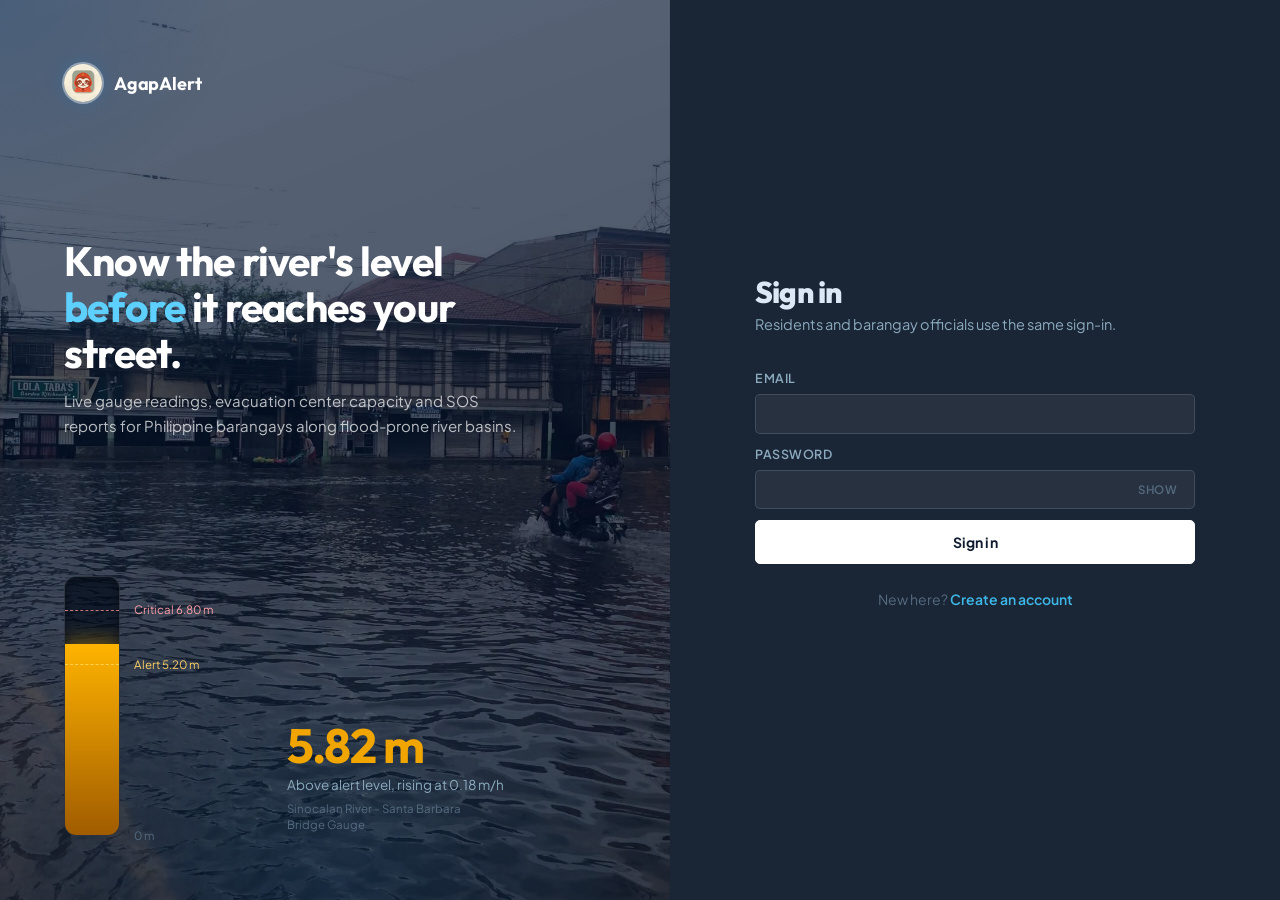
==== index.html @ 56a62bcb "first commit" ====
<!doctype html>
<html lang="en" data-theme="dark">
<head>
  <meta charset="utf-8">
  <meta name="viewport" content="width=device-width, initial-scale=1, viewport-fit=cover">
  <title>AGAP Alert</title>

  <link rel="icon" href="assets/img/favicon.png">
  <link rel="preconnect" href="https://fonts.googleapis.com">
  <link rel="preconnect" href="https://fonts.gstatic.com" crossorigin>
  <link href="https://fonts.googleapis.com/css2?family=IBM+Plex+Sans:wght@400;500;600;700&family=IBM+Plex+Mono:wght@500;600;700&display=swap" rel="stylesheet">
  <link rel="stylesheet" href="assets/css/dashboard.css">
  <!-- Apply saved theme before paint to prevent flash -->
  <script>
    (function(){
      var t = localStorage.getItem('agapalert_theme');
      if (t) document.documentElement.setAttribute('data-theme', t);
    })();
  </script>
</head>
<body>

  <a class="skip" href="#pg">Skip to content</a>

  <!-- ── SVG icon sprites (hidden) ────────────────────────────────────────── -->
  <svg width="0" height="0" style="position:absolute" aria-hidden="true">
    <symbol id="i-nav"    viewBox="0 0 24 24"><path d="M3 11l18-8-8 18-2-8z"/></symbol>
    <symbol id="i-chev"   viewBox="0 0 24 24"><path d="M6 9l6 6 6-6"/></symbol>
    <symbol id="i-x"      viewBox="0 0 24 24"><path d="M6 6l12 12M18 6L6 18"/></symbol>
    <symbol id="i-plus"   viewBox="0 0 24 24"><path d="M12 5v14M5 12h14"/></symbol>
    <symbol id="i-minus"  viewBox="0 0 24 24"><path d="M5 12h14"/></symbol>
    <symbol id="i-loc"    viewBox="0 0 24 24"><circle cx="12" cy="12" r="3"/><circle cx="12" cy="12" r="8"/><path d="M12 2v3M12 19v3M2 12h3M19 12h3"/></symbol>
    <symbol id="i-check"  viewBox="0 0 24 24"><circle cx="12" cy="12" r="9"/><path d="M8 12.5l2.7 2.7L16.5 9.5"/></symbol>
    <symbol id="i-phone"  viewBox="0 0 24 24"><path d="M5 4h4l2 5-2.5 1.5a11 11 0 0 0 5 5L15 13l5 2v4a2 2 0 0 1-2 2A16 16 0 0 1 3 6a2 2 0 0 1 2-2z"/></symbol>
    <symbol id="i-shield" viewBox="0 0 24 24"><path d="M12 3l8 3v6c0 5-3.5 8-8 9-4.5-1-8-4-8-9V6z"/><path d="M8.5 12l2.5 2.5 4.5-5"/></symbol>
    <symbol id="i-map"    viewBox="0 0 24 24"><path d="M3 6l6-3 6 3 6-3v15l-6 3-6-3-6 3z"/><path d="M9 3v15M15 6v15"/></symbol>
    <symbol id="i-home"   viewBox="0 0 24 24"><path d="M3 11l9-8 9 8v9a1 1 0 0 1-1 1h-5v-6H9v6H4a1 1 0 0 1-1-1z"/></symbol>
    <symbol id="i-list"   viewBox="0 0 24 24"><path d="M8 6h13M8 12h13M8 18h13M3 6h.01M3 12h.01M3 18h.01"/></symbol>
    <symbol id="i-sun"    viewBox="0 0 24 24"><circle cx="12" cy="12" r="4"/><path d="M12 2v2M12 20v2M4.93 4.93l1.41 1.41M17.66 17.66l1.41 1.41M2 12h2M20 12h2M4.93 19.07l1.41-1.41M17.66 6.34l1.41-1.41"/></symbol>
    <symbol id="i-moon"   viewBox="0 0 24 24"><path d="M21 12.79A9 9 0 1 1 11.21 3 7 7 0 0 0 21 12.79z"/></symbol>
  </svg>

  <!-- ── Header ───────────────────────────────────────────────────────────── -->
  <header class="hd">
    <div class="hi">

      <div class="brand">
        <img id="logo" src="assets/img/logo.png" alt="">
        AGAP Alert
      </div>

      <nav class="tabs" id="tabs" aria-label="Main"></nav>

      <div class="hr">
        <!-- Light / dark toggle -->
        <button class="theme-btn" id="theme-btn" type="button" aria-label="Toggle light/dark mode">
          <svg class="i"><use href="#i-moon"/></svg>
        </button>

        <!-- Language switch -->
        <div class="lang" id="lg" role="group" aria-label="Language">
          <button data-v="en"  aria-pressed="true">EN</button>
          <button data-v="fil" aria-pressed="false">FIL</button>
        </div>

        <!-- Signed-in user chip -->
        <div class="user-chip" id="user-chip" style="display:none">
          <span class="name" id="user-name"></span>
          <span class="role" id="user-role"></span>
          <div class="settings-menu" id="settings-menu">
            <button class="settings-btn" id="settings-btn" aria-label="Settings" aria-expanded="false" aria-haspopup="true">
              <svg width="16" height="16" viewBox="0 0 24 24" fill="none" stroke="currentColor" stroke-width="2" stroke-linecap="round" stroke-linejoin="round">
                <circle cx="12" cy="12" r="3"/>
                <path d="M19.4 15a1.65 1.65 0 0 0 .33 1.82l.06.06a2 2 0 0 1-2.83 2.83l-.06-.06a1.65 1.65 0 0 0-1.82-.33 1.65 1.65 0 0 0-1 1.51V21a2 2 0 0 1-4 0v-.09A1.65 1.65 0 0 0 9 19.4a1.65 1.65 0 0 0-1.82.33l-.06.06a2 2 0 0 1-2.83-2.83l.06-.06A1.65 1.65 0 0 0 4.68 15a1.65 1.65 0 0 0-1.51-1H3a2 2 0 0 1 0-4h.09A1.65 1.65 0 0 0 4.6 9a1.65 1.65 0 0 0-.33-1.82l-.06-.06a2 2 0 0 1 2.83-2.83l.06.06A1.65 1.65 0 0 0 9 4.68a1.65 1.65 0 0 0 1-1.51V3a2 2 0 0 1 4 0v.09a1.65 1.65 0 0 0 1 1.51 1.65 1.65 0 0 0 1.82-.33l.06-.06a2 2 0 0 1 2.83 2.83l-.06.06A1.65 1.65 0 0 0 19.4 9a1.65 1.65 0 0 0 1.51 1H21a2 2 0 0 1 0 4h-.09a1.65 1.65 0 0 0-1.51 1z"/>
              </svg>
            </button>
            <div class="settings-dropdown" id="settings-dropdown">
              <a class="settings-item" href="profile.html">
                <svg width="14" height="14" viewBox="0 0 24 24" fill="none" stroke="currentColor" stroke-width="2" stroke-linecap="round" stroke-linejoin="round"><path d="M20 21v-2a4 4 0 0 0-4-4H8a4 4 0 0 0-4 4v2"/><circle cx="12" cy="7" r="4"/></svg>
                Profile
              </a>
              <button class="settings-item settings-item-danger" id="signout-btn" type="button">
                <svg width="14" height="14" viewBox="0 0 24 24" fill="none" stroke="currentColor" stroke-width="2" stroke-linecap="round" stroke-linejoin="round"><path d="M9 21H5a2 2 0 0 1-2-2V5a2 2 0 0 1 2-2h4"/><polyline points="16 17 21 12 16 7"/><line x1="21" y1="12" x2="9" y2="12"/></svg>
                Sign out
              </button>
            </div>
          </div>
        </div>

        <!-- Publish advisory (officials only, injected by JS) -->
        <span id="pub"></span>

        <!-- SOS button -->
        <button class="btn sos" data-a="sos" id="sosb"></button>
      </div>

    </div>
  </header>

  <!-- Offline bar -->
  <div id="netbar"></div>

<!-- Main content area -->
  <main class="pg" id="pg" tabindex="-1"></main>

  <!-- Mobile bottom nav -->
  <nav id="bn" aria-label="Main"></nav>

  <!-- Dialog -->
  <div class="shade" id="shade">
    <div class="dlg" id="dlg" role="dialog" aria-modal="true"></div>
  </div>

  <!--  Toast notification -->
  <div class="toast" id="toast" role="status" aria-live="polite"></div>

  <script src="assets/js/app.js"></script>
</body>
</html>
---- assets/css/dashboard.css ----
/* =============================================================================
   AGAP Alert — Dashboard
   Themes: dark (default) / light ([data-theme="light"] or OS preference)
   Design: deep navy glass + electric cyan, strong data hierarchy
   ============================================================================= */

/* ── Design tokens ─────────────────────────────────────────────────────────── */
:root {
  box-sizing: border-box;
  padding-top:    env(safe-area-inset-top, 0px);
  padding-bottom: env(safe-area-inset-bottom, 0px);

  /* Dark theme (default) */
  --bg:    #050d1a;
  --bg2:   #071224;
  --s1:    #0c1929;
  --s2:    #0f2035;
  --line:  rgba(255,255,255,0.07);
  --line2: rgba(255,255,255,0.12);
  --ink:   #e8f0fb;
  --mute:  #7a92ab;
  --dim:   #4d657f;
  --ac:    #00d4ff;
  --acon:  #001f2e;
  --ok:    #00e5a0;
  --amb:   #ffb300;
  --rose:  #ff5b6b;
  --blu:   #4d8fff;
  --sos:   #e03030;

  /* Map colours */
  --land:  #0a1928;
  --water: #0d3a5c;
  --road:  #162840;
  --case:  #0e2236;
  --blk:   #0d2030;
  --lab:   #5a7a96;
  --ctr:   #132435;

  /* Shadows */
  --sh-sm:  0 1px 3px rgba(0,0,0,0.4), 0 1px 2px rgba(0,0,0,0.3);
  --sh-md:  0 4px 16px rgba(0,0,0,0.5), 0 2px 6px rgba(0,0,0,0.3);
  --sh-lg:  0 12px 40px rgba(0,0,0,0.6), 0 4px 12px rgba(0,0,0,0.4);
  --sh-ac:  0 4px 20px rgba(0,212,255,0.2);

  /* Radius */
  --r:   12px;
  --r-s:  8px;

  color-scheme: dark;
}

/* OS-level light preference */
@media (prefers-color-scheme: light) {
  :root:not([data-theme="dark"]) {
    --bg:    #f0f4f8;
    --bg2:   #e6ecf2;
    --s1:    #ffffff;
    --s2:    #eef2f7;
    --line:  rgba(0,0,0,0.08);
    --line2: rgba(0,0,0,0.14);
    --ink:   #0f1e2e;
    --mute:  #4d6478;
    --dim:   #7a92ab;
    --ac:    #006fa3;
    --acon:  #ffffff;
    --ok:    #00855e;
    --amb:   #8a5e00;
    --rose:  #c0001a;
    --blu:   #1a52cc;
    --sos:   #b50000;
    --land:  #dde6ee;
    --water: #a8cbdf;
    --road:  #f0f4f8;
    --case:  #c8d4df;
    --blk:   #d0dae3;
    --lab:   #5a7a96;
    --ctr:   #c0cdd8;
    --sh-sm: 0 1px 3px rgba(0,0,0,0.1), 0 1px 2px rgba(0,0,0,0.06);
    --sh-md: 0 4px 16px rgba(0,0,0,0.1), 0 2px 6px rgba(0,0,0,0.06);
    --sh-lg: 0 12px 40px rgba(0,0,0,0.12), 0 4px 12px rgba(0,0,0,0.08);
    --sh-ac: 0 4px 20px rgba(0,111,163,0.2);
    color-scheme: light;
  }
}

/* Explicit light theme attribute */
:root[data-theme="light"] {
  --bg:    #f0f4f8;
  --bg2:   #e6ecf2;
  --s1:    #ffffff;
  --s2:    #eef2f7;
  --line:  rgba(0,0,0,0.08);
  --line2: rgba(0,0,0,0.14);
  --ink:   #0f1e2e;
  --mute:  #4d6478;
  --dim:   #7a92ab;
  --ac:    #006fa3;
  --acon:  #ffffff;
  --ok:    #00855e;
  --amb:   #8a5e00;
  --rose:  #c0001a;
  --blu:   #1a52cc;
  --sos:   #b50000;
  --land:  #dde6ee;
  --water: #a8cbdf;
  --road:  #f0f4f8;
  --case:  #c8d4df;
  --blk:   #d0dae3;
  --lab:   #5a7a96;
  --ctr:   #c0cdd8;
  --sh-sm: 0 1px 3px rgba(0,0,0,0.1), 0 1px 2px rgba(0,0,0,0.06);
  --sh-md: 0 4px 16px rgba(0,0,0,0.1), 0 2px 6px rgba(0,0,0,0.06);
  --sh-lg: 0 12px 40px rgba(0,0,0,0.12), 0 4px 12px rgba(0,0,0,0.08);
  --sh-ac: 0 4px 20px rgba(0,111,163,0.2);
  color-scheme: light;
}

/* ── Reset & base ───────────────────────────────────────────────────────────── */
*, *::before, *::after { box-sizing: inherit; }

html {
  scroll-padding-top: calc(env(safe-area-inset-top, 0px) + 68px);
}

body {
  margin: 0;
  min-height: 100vh;
  background: var(--bg);
  color: var(--ink);
  font: 400 15px/1.55 "IBM Plex Sans", system-ui, sans-serif;
  -webkit-font-smoothing: antialiased;
  font-variant-numeric: tabular-nums;
}

/* Subtle ambient glow for dark mode */
:root:not([data-theme="light"]) body::before {
  content: '';
  position: fixed;
  inset: 0;
  background:
    radial-gradient(ellipse 70% 50% at 5% 15%, rgba(0,212,255,0.05) 0%, transparent 55%),
    radial-gradient(ellipse 50% 70% at 95% 85%, rgba(0,90,180,0.06) 0%, transparent 50%);
  pointer-events: none;
  z-index: 0;
}

body > * { position: relative; z-index: 1; }

/* Safe-area top padding fill */
body::after {
  content: "";
  position: fixed;
  inset: 0 0 auto;
  height: env(safe-area-inset-top, 0px);
  background: var(--bg);
  z-index: 30;
}

button {
  font: inherit;
  color: inherit;
  background: none;
  border: 0;
  cursor: pointer;
  padding: 0;
  text-align: left;
}

a { color: inherit; }
p, h1, h2, h3, h4 { margin: 0; }

:focus-visible {
  outline: 2px solid var(--ac);
  outline-offset: 3px;
  border-radius: 4px;
}

/* ── Utility ─────────────────────────────────────────────────────────────────── */
.skip {
  position: absolute;
  left: -999px;
  top: 8px;
  background: var(--ink);
  color: var(--bg);
  padding: 8px 14px;
  border-radius: 6px;
  z-index: 60;
  font-weight: 600;
}
.skip:focus { left: 8px; }

.mono {
  font-family: "IBM Plex Mono", ui-monospace, monospace;
  font-weight: 500;
}

.dim  { color: var(--dim); }
.mute { color: var(--mute); }

svg.i {
  width: 16px;
  height: 16px;
  fill: none;
  stroke: currentColor;
  stroke-width: 2;
  stroke-linecap: round;
  stroke-linejoin: round;
  flex: none;
}

/* ── Header ─────────────────────────────────────────────────────────────────── */
.hd {
  position: sticky;
  top: env(safe-area-inset-top, 0px);
  z-index: 20;
  background: rgba(5,13,26,0.85);
  border-bottom: 1px solid var(--line2);
  backdrop-filter: blur(16px) saturate(180%);
  -webkit-backdrop-filter: blur(16px) saturate(180%);
}

:root[data-theme="light"] .hd {
  background: rgba(240,244,248,0.9);
}

.hi {
  max-width: 1280px;
  margin: 0 auto;
  padding: 0 28px;
  display: flex;
  align-items: center;
  gap: 36px;
  min-height: 62px;
}

.brand {
  display: flex;
  align-items: center;
  gap: 10px;
  font-weight: 700;
  font-size: 17px;
  letter-spacing: -0.02em;
  white-space: nowrap;
  color: var(--ink);
}

.brand img {
  width: 32px;
  height: 32px;
  border-radius: 50%;
  box-shadow: 0 0 0 2px rgba(0,212,255,0.25);
}

/* Tab bar */
.tabs {
  display: flex;
  gap: 4px;
  flex: 1;
}

.tabs button {
  height: 62px;
  display: inline-flex;
  align-items: center;
  gap: 7px;
  color: var(--mute);
  font-weight: 500;
  font-size: 14px;
  border-bottom: 2px solid transparent;
  white-space: nowrap;
  margin-bottom: -1px;
  padding: 0 12px;
  border-radius: var(--r-s) var(--r-s) 0 0;
  transition: color 0.15s, background 0.15s;
}

.tabs button:hover {
  color: var(--ink);
  background: var(--line);
}

.tabs button[aria-current="page"] {
  color: var(--ac);
  border-bottom-color: var(--ac);
  font-weight: 600;
}

/* Incident count badge */
.n {
  font: 600 11px "IBM Plex Mono", monospace;
  background: var(--rose);
  color: #fff;
  border-radius: 4px;
  padding: 0 5px;
  line-height: 18px;
  letter-spacing: 0;
}

/* Header right cluster */
.hr {
  display: flex;
  align-items: center;
  gap: 8px;
  margin-left: auto;
}

/* Language toggle */
.lang {
  display: flex;
  border: 1px solid var(--line2);
  border-radius: var(--r-s);
  overflow: hidden;
  background: var(--s1);
}

.lang button {
  padding: 6px 10px;
  font-size: 12px;
  font-weight: 700;
  color: var(--mute);
  letter-spacing: 0.05em;
  transition: background 0.15s, color 0.15s;
}

.lang button[aria-pressed="true"] {
  background: var(--ink);
  color: var(--bg);
}

/* ── Buttons ─────────────────────────────────────────────────────────────────── */
.btn {
  min-height: 40px;
  border-radius: var(--r-s);
  background: var(--s2);
  color: var(--ink);
  font-weight: 600;
  font-size: 14px;
  display: inline-flex;
  align-items: center;
  justify-content: center;
  gap: 7px;
  padding: 0 16px;
  text-align: center;
  text-decoration: none;
  border: 1px solid var(--line2);
  transition: background 0.15s, border-color 0.15s, box-shadow 0.15s, transform 0.1s;
  cursor: pointer;
  white-space: nowrap;
}

.btn:hover {
  background: var(--s1);
  border-color: var(--mute);
}

.btn:active { transform: scale(0.97); }

/* Primary / accent variant */
.btn.ac {
  background: var(--ac);
  border-color: var(--ac);
  color: var(--acon);
  font-weight: 700;
  box-shadow: var(--sh-ac);
}

.btn.ac:hover {
  filter: brightness(1.1);
  box-shadow: 0 6px 28px rgba(0,212,255,0.3);
}

.btn.w { width: 100%; min-height: 46px; font-size: 14.5px; }

.btn.s {
  min-height: 34px;
  padding: 0 12px;
  font-size: 13px;
}

.btn.o {
  background: transparent;
  border-color: var(--line2);
  color: var(--mute);
}

.btn.o:hover {
  border-color: var(--ink);
  color: var(--ink);
}

.btn.sos {
  background: var(--sos);
  border-color: var(--sos);
  color: #fff;
  min-height: 38px;
  font-weight: 700;
  letter-spacing: 0.02em;
  box-shadow: 0 0 0 0 rgba(224,48,48,0);
  animation: sos-pulse 2.5s ease-in-out infinite;
}

.btn.sos:hover {
  background: #f04040;
  border-color: #f04040;
  box-shadow: 0 4px 20px rgba(224,48,48,0.4);
  animation: none;
}

@keyframes sos-pulse {
  0%, 100% { box-shadow: 0 0 0 0 rgba(224,48,48,0.5); }
  60%       { box-shadow: 0 0 0 8px rgba(224,48,48,0); }
}

.btn[disabled] { opacity: 0.4; cursor: not-allowed; }

.lk {
  color: var(--ac);
  font-weight: 600;
  display: inline-flex;
  gap: 6px;
  align-items: center;
  padding: 6px 0;
  font-size: 14px;
  transition: color 0.15s;
}
.lk:hover { color: #33ddff; }

/* ── User chip ───────────────────────────────────────────────────────────────── */
.user-chip {
  display: flex;
  align-items: center;
  gap: 8px;
  font-size: 13.5px;
}

.user-chip .name {
  font-weight: 600;
  color: var(--ink);
  overflow: hidden;
  text-overflow: ellipsis;
  white-space: nowrap;
  text-decoration: none;
  transition: color 0.15s;
}

.user-chip .name:hover { color: var(--ac); }

.user-chip .role { display: none; }

/* ── Settings menu ───────────────────────────────────────────────────────────── */
.settings-menu {
  position: relative;
}

.settings-btn {
  display: flex;
  align-items: center;
  justify-content: center;
  width: 30px;
  height: 30px;
  border-radius: 50%;
  border: 1px solid var(--line2);
  background: var(--s2);
  color: var(--mute);
  cursor: pointer;
  transition: color 0.15s, background 0.15s, border-color 0.15s;
  flex-shrink: 0;
}

.settings-btn:hover {
  color: var(--ink);
  background: var(--s1);
  border-color: var(--ac);
}

.settings-dropdown {
  position: absolute;
  top: calc(100% + 8px);
  right: 0;
  min-width: 160px;
  background: var(--s1);
  border: 1px solid var(--line2);
  border-radius: var(--r-s);
  box-shadow: var(--sh-md);
  overflow: hidden;
  opacity: 0;
  pointer-events: none;
  transform: translateY(-6px);
  transition: opacity 0.15s, transform 0.15s;
  z-index: 100;
}

.settings-dropdown.open {
  opacity: 1;
  pointer-events: auto;
  transform: translateY(0);
}

.settings-item {
  display: flex;
  align-items: center;
  gap: 0.6rem;
  width: 100%;
  padding: 0.6rem 0.9rem;
  font-size: 13.5px;
  font-weight: 500;
  color: var(--ink);
  background: none;
  border: none;
  text-decoration: none;
  cursor: pointer;
  transition: background 0.12s, color 0.12s;
  text-align: left;
  font-family: inherit;
}

.settings-item:hover {
  background: var(--s2);
  color: var(--ac);
}

.settings-item + .settings-item {
  border-top: 1px solid var(--line);
}

.settings-item-danger { color: var(--mute); }
.settings-item-danger:hover { color: var(--rose); background: rgba(192,0,26,0.06); }

/* ── Theme toggle ────────────────────────────────────────────────────────────── */
.theme-btn {
  width: 38px;
  height: 38px;
  border-radius: var(--r-s);
  border: 1px solid var(--line2);
  display: grid;
  place-items: center;
  color: var(--mute);
  flex: none;
  background: var(--s1);
  transition: color 0.15s, border-color 0.15s, background 0.15s;
}

.theme-btn:hover {
  color: var(--ac);
  border-color: var(--ac);
  background: rgba(0,212,255,0.06);
}

/* ── Offline bar ─────────────────────────────────────────────────────────────── */
.net {
  background: rgba(255,179,0,0.06);
  border-bottom: 1px solid rgba(255,179,0,0.2);
  font-size: 14px;
}

.net div {
  max-width: 1280px;
  margin: 0 auto;
  padding: 10px 28px;
  display: flex;
  gap: 8px 18px;
  align-items: center;
  flex-wrap: wrap;
  color: #ffd066;
}

.net b    { font-weight: 700; }
.net .btn { margin-left: auto; }

/* ── Alert band ──────────────────────────────────────────────────────────────── */
.band {
  --b: #003d22;
  --o: #a0ffcc;
  background: var(--b);
  color: var(--o);
  border-bottom: 1px solid rgba(255,255,255,0.06);
}

.band[data-l="1"] { --b: #2a1e00; --o: #ffd066; }
.band[data-l="2"] { --b: #2a0e00; --o: #ffb088; }
.band[data-l="3"] {
  --b: #1e0000;
  --o: #ffaaaa;
  animation: band-critical 3s ease-in-out infinite alternate;
}

@keyframes band-critical {
  from { background: #1e0000; }
  to   { background: #2e0505; }
}

.bi {
  max-width: 1280px;
  margin: 0 auto;
  padding: 14px 28px;
  display: flex;
  align-items: center;
  gap: 8px 20px;
  flex-wrap: wrap;
}

.bi img {
  width: 40px;
  height: 40px;
  border-radius: 50%;
  border: 2px solid rgba(255,255,255,0.4);
  opacity: 0.9;
}

.band .k {
  font-size: 11px;
  font-weight: 700;
  opacity: 0.7;
  text-transform: uppercase;
  letter-spacing: 0.08em;
}

.band h2 {
  font-size: 22px;
  font-weight: 700;
  letter-spacing: -0.02em;
  line-height: 1.2;
  color: var(--o);
  font-family: "IBM Plex Sans", system-ui, sans-serif;
  margin: 0;
}

.band .by {
  font-size: 12.5px;
  opacity: 0.7;
  margin-left: auto;
}

/* ── Page shell ──────────────────────────────────────────────────────────────── */
.pg {
  max-width: 1280px;
  margin: 0 auto;
  padding: 32px 28px 80px;
}

.ph {
  display: flex;
  justify-content: space-between;
  align-items: flex-end;
  gap: 16px 32px;
  flex-wrap: wrap;
  margin-bottom: 28px;
}

.ph h1 {
  font-size: 28px;
  font-weight: 700;
  letter-spacing: -0.025em;
  line-height: 1.1;
  color: var(--ink);
  font-family: "IBM Plex Sans", system-ui, sans-serif;
}

.ph p {
  color: var(--mute);
  margin-top: 3px;
  font-size: 14px;
}

.facts {
  display: flex;
  gap: 8px;
  flex-wrap: wrap;
}

.facts div {
  font-size: 12.5px;
  color: var(--mute);
  background: var(--s1);
  border: 1px solid var(--line2);
  border-radius: var(--r-s);
  padding: 8px 14px;
  min-width: 90px;
}

.facts b {
  display: block;
  font-size: 20px;
  color: var(--ink);
  font-family: "IBM Plex Mono", monospace;
  font-weight: 600;
  letter-spacing: -0.02em;
  margin-bottom: 1px;
}

.old { opacity: 0.5; }

.cols {
  display: grid;
  grid-template-columns: minmax(0, 1fr) 360px;
  gap: 0 36px;
  align-items: start;
}

.sec {
  padding: 24px 0;
  border-top: 1px solid var(--line);
}

.sec:first-child {
  border-top: 0;
  padding-top: 0;
}

.lb {
  font-size: 11.5px;
  color: var(--dim);
  margin-bottom: 10px;
  text-transform: uppercase;
  letter-spacing: 0.07em;
  font-weight: 600;
}

/* ── Decision card ───────────────────────────────────────────────────────────── */
.go {
  border-left: 3px solid var(--ok);
  padding: 4px 0 4px 18px;
  position: relative;
}

.go[data-l="1"] { border-color: var(--amb); }
.go[data-l="2"] { border-color: #ff7a40; }
.go[data-l="3"] { border-color: var(--rose); }

.go h3 {
  font-size: 19px;
  font-weight: 700;
  letter-spacing: -0.02em;
  line-height: 1.3;
  margin: 4px 0 5px;
  color: var(--ink);
  font-family: "IBM Plex Sans", system-ui, sans-serif;
}

.go .btn {
  margin-top: 16px;
  width: 100%;
  min-height: 44px;
  font-size: 14.5px;
}

/* Capacity bar */
.bar {
  height: 5px;
  background: var(--s2);
  border-radius: 100px;
  overflow: hidden;
  margin: 12px 0 6px;
}

.bar i {
  display: block;
  height: 100%;
  border-radius: 100px;
  transition: width 0.6s ease;
}

/* ── Map ─────────────────────────────────────────────────────────────────────── */
.map {
  position: relative;
  border-radius: var(--r);
  overflow: hidden;
  background: var(--land);
  height: clamp(380px, 62vh, 580px);
  border: 1px solid var(--line2);
  box-shadow: var(--sh-md);
}

.map svg.m { width: 100%; height: 100%; display: block; }
.pin { cursor: pointer; }

.tag {
  position: absolute;
  left: 12px;
  top: 12px;
  font-size: 11.5px;
  background: var(--s1);
  color: var(--mute);
  border-radius: 6px;
  padding: 4px 10px;
  border: 1px solid var(--line2);
  box-shadow: var(--sh-sm);
  letter-spacing: 0.02em;
}

.lyr {
  position: absolute;
  right: 12px;
  top: 12px;
  display: flex;
  gap: 6px;
  flex-wrap: wrap;
  justify-content: flex-end;
  max-width: 60%;
}

.lyr button {
  font-size: 12px;
  background: var(--s1);
  color: var(--mute);
  border: 1px solid var(--line2);
  border-radius: 6px;
  padding: 4px 10px;
  display: inline-flex;
  gap: 6px;
  align-items: center;
  box-shadow: var(--sh-sm);
  transition: color 0.15s, border-color 0.15s;
}

.lyr button[aria-pressed="true"] {
  color: var(--ink);
  border-color: var(--line2);
  font-weight: 600;
}

.lyr i { width: 9px; height: 9px; display: inline-block; border-radius: 2px; }

.zm {
  position: absolute;
  right: 12px;
  bottom: 12px;
  display: flex;
  flex-direction: column;
  border: 1px solid var(--line2);
  border-radius: 10px;
  overflow: hidden;
  background: var(--s1);
  box-shadow: var(--sh-md);
}

.zm button {
  width: 40px;
  height: 40px;
  display: grid;
  place-items: center;
  border-top: 1px solid var(--line);
  color: var(--mute);
  transition: background 0.15s, color 0.15s;
}

.zm button:first-child { border-top: 0; }
.zm button:hover { background: var(--s2); color: var(--ink); }

.scale {
  position: absolute;
  right: 62px;
  bottom: 16px;
  font-size: 11px;
  color: var(--mute);
  display: flex;
  flex-direction: column;
  align-items: flex-end;
  gap: 3px;
}

.scale i {
  display: block;
  height: 5px;
  border: 1.5px solid var(--mute);
  border-top: 0;
  opacity: 0.7;
}

.call {
  position: absolute;
  left: 12px;
  bottom: 12px;
  width: min(340px, calc(100% - 70px));
  background: var(--s1);
  border: 1px solid var(--line2);
  border-radius: var(--r);
  padding: 14px 16px;
  box-shadow: var(--sh-lg);
}

.call b {
  display: block;
  font-size: 15px;
  font-weight: 700;
  line-height: 1.3;
  color: var(--ink);
}

.call .r { display: flex; gap: 8px; margin-top: 12px; }

/* ── Hydrograph ──────────────────────────────────────────────────────────────── */
.read {
  font: 600 50px/1 "IBM Plex Mono", monospace;
  letter-spacing: -0.04em;
  color: var(--ink);
}

.read small {
  font-size: 22px;
  color: var(--mute);
  margin-left: 4px;
  letter-spacing: 0;
  font-weight: 400;
}

.hy {
  display: block;
  width: 100%;
  height: auto;
  margin-top: 12px;
  touch-action: pan-y;
  cursor: crosshair;
  border-radius: var(--r-s);
}

.hv {
  font-size: 12.5px;
  color: var(--mute);
  min-height: 20px;
  margin-top: 8px;
  font-family: "IBM Plex Mono", monospace;
}

.ax {
  display: flex;
  justify-content: space-between;
  font-size: 11.5px;
  color: var(--dim);
  margin-top: 4px;
}

/* ── To-do list ──────────────────────────────────────────────────────────────── */
.todo {
  margin: 0;
  padding: 0;
  list-style: none;
  counter-reset: s;
  display: flex;
  flex-direction: column;
  gap: 2px;
}

.todo li {
  counter-increment: s;
  display: grid;
  grid-template-columns: 28px 1fr;
  gap: 4px;
  padding: 10px 0;
  border-bottom: 1px solid var(--line);
  line-height: 1.5;
}

.todo li:last-child { border-bottom: 0; }

.todo li::before {
  content: counter(s);
  font: 700 13px "IBM Plex Mono", monospace;
  color: var(--ac);
  opacity: 0.7;
  padding-top: 1px;
}

/* ── Row & status dot ────────────────────────────────────────────────────────── */
.rw {
  display: flex;
  justify-content: space-between;
  gap: 12px;
  padding: 10px 0;
  border-top: 1px solid var(--line);
  font-size: 13.5px;
}

.rw:first-of-type { border-top: 0; }

.dot {
  display: inline-flex;
  align-items: center;
  gap: 6px;
  font-size: 12.5px;
  font-weight: 600;
  color: var(--c);
  white-space: nowrap;
}

.dot::before {
  content: "";
  width: 7px;
  height: 7px;
  border-radius: 50%;
  background: currentColor;
  flex: none;
}

/* ── Ledger lists ────────────────────────────────────────────────────────────── */
.led .r {
  display: grid;
  gap: 6px 20px;
  align-items: center;
  padding: 18px 0;
  border-top: 1px solid var(--line);
}

.led .r:first-child { border-top: 0; padding-top: 4px; }

.sh { grid-template-columns: minmax(0, 1fr) 84px 210px auto; }
.in { grid-template-columns: 70px minmax(0, 1fr) 130px auto; }

.r b.t {
  font-size: 15.5px;
  font-weight: 700;
  display: block;
  line-height: 1.35;
  color: var(--ink);
}

.fold {
  display: grid;
  grid-template-rows: 0fr;
  transition: grid-template-rows 0.28s cubic-bezier(0.4,0,0.2,1);
  grid-column: 1 / -1;
}

.fold.on  { grid-template-rows: 1fr; }
.fold > div { overflow: hidden; }

.fold p {
  padding-top: 10px;
  color: var(--mute);
  max-width: 68ch;
  font-size: 14px;
  line-height: 1.6;
}

.ops {
  display: flex;
  gap: 8px;
  justify-content: flex-end;
  flex-wrap: wrap;
}

.tel {
  font: 600 24px/1.2 "IBM Plex Mono", monospace;
  text-decoration: none;
  color: var(--ink);
  letter-spacing: -0.025em;
  transition: color 0.15s;
}

.tel:hover { color: var(--ac); }

.hl .r { grid-template-columns: minmax(0, 1fr) auto; }

.tg {
  display: inline-flex;
  gap: 4px;
  align-items: center;
  font-size: 12px;
  color: var(--mute);
  background: var(--s2);
  border: 1px solid var(--line2);
  border-radius: 4px;
  padding: 2px 8px;
}

/* ── Chip selectors ──────────────────────────────────────────────────────────── */
.chips { display: flex; flex-wrap: wrap; gap: 6px; }

.chp {
  border: 1px solid var(--line2);
  border-radius: 6px;
  padding: 5px 13px;
  font-size: 13.5px;
  color: var(--mute);
  background: var(--s1);
  transition: background 0.15s, border-color 0.15s, color 0.15s;
  cursor: pointer;
}

.chp:hover {
  border-color: var(--mute);
  color: var(--ink);
}

.chp[aria-pressed="true"] {
  background: var(--ink);
  color: var(--bg);
  border-color: var(--ink);
  font-weight: 600;
}

/* ── Dialog / modal ──────────────────────────────────────────────────────────── */
.shade {
  position: fixed;
  inset: 0;
  background: rgba(0,5,15,0.75);
  display: none;
  align-items: center;
  justify-content: center;
  z-index: 40;
  padding: 20px;
  backdrop-filter: blur(4px);
  -webkit-backdrop-filter: blur(4px);
}

.shade.on { display: flex; }

.dlg {
  background: var(--s1);
  border: 1px solid var(--line2);
  border-radius: var(--r);
  padding: 24px;
  width: min(440px, 100%);
  max-height: calc(100dvh - 40px);
  overflow: auto;
  display: flex;
  flex-direction: column;
  align-items: center;
  gap: 14px;
  box-shadow: var(--sh-lg);
  animation: dlg-in 0.2s ease;
}

@keyframes dlg-in {
  from { opacity: 0; transform: scale(0.96) translateY(8px); }
  to   { opacity: 1; transform: none; }
}

.dlg header {
  display: flex;
  justify-content: space-between;
  align-items: center;
  width: 100%;
}

.dlg h3 {
  font-size: 20px;
  font-weight: 700;
  letter-spacing: -0.02em;
  color: var(--ink);
  font-family: "IBM Plex Sans", system-ui, sans-serif;
}

/* SOS hold ring */
.hb { position: relative; width: 148px; height: 148px; }

.hb svg {
  position: absolute;
  inset: 0;
  width: 100%;
  height: 100%;
  transform: rotate(-90deg);
}

.hb circle    { fill: none; stroke-width: 7; }
.hb .tr       { stroke: var(--s2); }
#ring         { stroke: var(--sos); stroke-linecap: round; }

#hold {
  position: absolute;
  inset: 14px;
  border-radius: 50%;
  background: linear-gradient(145deg, #e84040, #b02020);
  color: #fff;
  font-weight: 800;
  font-size: 18px;
  text-align: center;
  touch-action: none;
  user-select: none;
  -webkit-user-select: none;
  display: grid;
  place-items: center;
  box-shadow: 0 4px 20px rgba(224,48,48,0.4);
  letter-spacing: 0.02em;
}

/* Stepper */
.stp { display: flex; align-items: center; gap: 16px; }

.stp button {
  width: 44px;
  height: 44px;
  border-radius: 10px;
  border: 1px solid var(--line2);
  font-size: 22px;
  text-align: center;
  background: var(--s2);
  color: var(--ink);
  display: grid;
  place-items: center;
  transition: background 0.15s;
}

.stp button:hover { background: var(--s1); }

.stp output {
  min-width: 96px;
  text-align: center;
  font-weight: 700;
  font-size: 16px;
}

/* Form inputs */
.fi {
  width: 100%;
  min-height: 46px;
  border-radius: var(--r-s);
  border: 1px solid var(--line2);
  background: var(--bg);
  color: var(--ink);
  padding: 10px 14px;
  font: 400 15px "IBM Plex Sans", system-ui, sans-serif;
  transition: border-color 0.2s, box-shadow 0.2s;
}

.fi:focus {
  outline: none;
  border-color: var(--ac);
  box-shadow: 0 0 0 3px rgba(0,212,255,0.1);
}

textarea.fi { min-height: 88px; resize: vertical; }

/* Status timeline */
.tl { list-style: none; margin: 4px 0; padding: 0; width: 100%; }

.tl li {
  display: flex;
  gap: 12px;
  align-items: center;
  padding: 8px 0;
  color: var(--dim);
  font-size: 14px;
  transition: color 0.3s;
}

.tl li::before {
  content: "";
  width: 14px;
  height: 14px;
  border-radius: 50%;
  border: 2px solid var(--line2);
  flex: none;
  transition: background 0.3s, border-color 0.3s;
}

.tl li.d2 { color: var(--ink); }

.tl li.d2::before {
  background: var(--ok);
  border-color: var(--ok);
  box-shadow: 0 0 8px rgba(0,229,160,0.4);
}

.ul {
  color: var(--mute);
  text-decoration: underline;
  text-underline-offset: 3px;
  font-size: 13.5px;
  padding: 8px;
  text-align: center;
  cursor: pointer;
  transition: color 0.15s;
}

.ul:hover { color: var(--rose); }

/* ── Toast notification ──────────────────────────────────────────────────────── */
.toast {
  position: fixed;
  left: 24px;
  bottom: 28px;
  background: var(--ink);
  color: var(--bg);
  padding: 12px 18px;
  border-radius: 10px;
  font-size: 14px;
  font-weight: 500;
  opacity: 0;
  pointer-events: none;
  transition: opacity 0.2s, transform 0.2s;
  transform: translateY(8px);
  z-index: 50;
  max-width: calc(100% - 48px);
  box-shadow: var(--sh-lg);
}

.toast.on {
  opacity: 1;
  transform: none;
}

/* ── Mobile bottom nav ───────────────────────────────────────────────────────── */
#bn { display: none; }

/* ── Responsive breakpoints ──────────────────────────────────────────────────── */
@media (max-width: 999px) {
  .cols { grid-template-columns: 1fr; gap: 28px; }
}

@media (max-width: 899px) {
  body {
    padding-bottom: calc(76px + env(safe-area-inset-bottom, 0px));
  }

  .pg, .net div, .bi {
    padding-left: 16px;
    padding-right: 16px;
  }
  .pg { padding-top: 20px; }

  .hi { padding: 0 16px; gap: 10px; min-height: 56px; }
  .hd .tabs, .hd .btn.sos { display: none; }

  .band h2 { font-size: 18px; }
  .band .by { margin-left: 0; width: 100%; }

  .ph h1 { font-size: 24px; }

  .facts div { padding: 6px 10px; }
  .facts b { font-size: 17px; }

  .sh { grid-template-columns: 1fr 1fr; }
  .sh > :first-child,
  .sh > :last-child { grid-column: 1 / -1; }

  .in { grid-template-columns: 1fr auto; }
  .in > :nth-child(2) { grid-column: 1 / -1; order: 3; }

  .hl .r { grid-template-columns: 1fr; }

  .lyr { flex-wrap: wrap; justify-content: flex-end; max-width: 70%; }

  #bn {
    display: grid;
    grid-template-columns: 1fr 1fr auto 1fr 1fr;
    align-items: end;
    position: fixed;
    left: 0;
    right: 0;
    bottom: 0;
    z-index: 25;
    background: var(--bg);
    border-top: 1px solid var(--line2);
    padding: 6px 6px calc(8px + env(safe-area-inset-bottom, 0px));
    box-shadow: 0 -4px 20px rgba(0,0,0,0.3);
  }

  #bn button {
    display: flex;
    flex-direction: column;
    align-items: center;
    gap: 4px;
    font-size: 11.5px;
    color: var(--mute);
    min-height: 52px;
    justify-content: center;
    text-align: center;
    position: relative;
    border-radius: 8px;
    transition: color 0.15s;
  }

  #bn button[aria-current="page"] {
    color: var(--ac);
    font-weight: 600;
  }

  #bn button[aria-current="page"]::after {
    content: "";
    position: absolute;
    top: -7px;
    left: 25%;
    right: 25%;
    height: 2px;
    background: var(--ac);
    border-radius: 0 0 2px 2px;
  }

  #bn .sb {
    width: 60px;
    height: 60px;
    border-radius: 50%;
    background: var(--sos);
    color: #fff;
    font-weight: 800;
    font-size: 14px;
    margin: -22px 6px 0;
    border: 3px solid var(--bg);
    min-height: 0;
    box-shadow: 0 4px 16px rgba(224,48,48,0.4);
    letter-spacing: 0.04em;
  }

  .user-chip .role,
  .user-chip .name { display: none; }

  .user-chip {
    padding: 5px;
    border-radius: 50%;
    width: 36px;
    height: 36px;
    justify-content: center;
  }

  .shade { align-items: flex-end; padding: 0; }

  .dlg {
    border-radius: 20px 20px 0 0;
    width: 100%;
    border-bottom: 0;
    padding-bottom: calc(24px + env(safe-area-inset-bottom, 0px));
    animation: dlg-up 0.25s ease;
  }

  @keyframes dlg-up {
    from { transform: translateY(40px); opacity: 0; }
    to   { transform: none; opacity: 1; }
  }

  .toast { left: 16px; bottom: 90px; }
}

@media (prefers-reduced-motion: reduce) {
  *, *::before, *::after {
    transition: none !important;
    animation: none !important;
  }
}
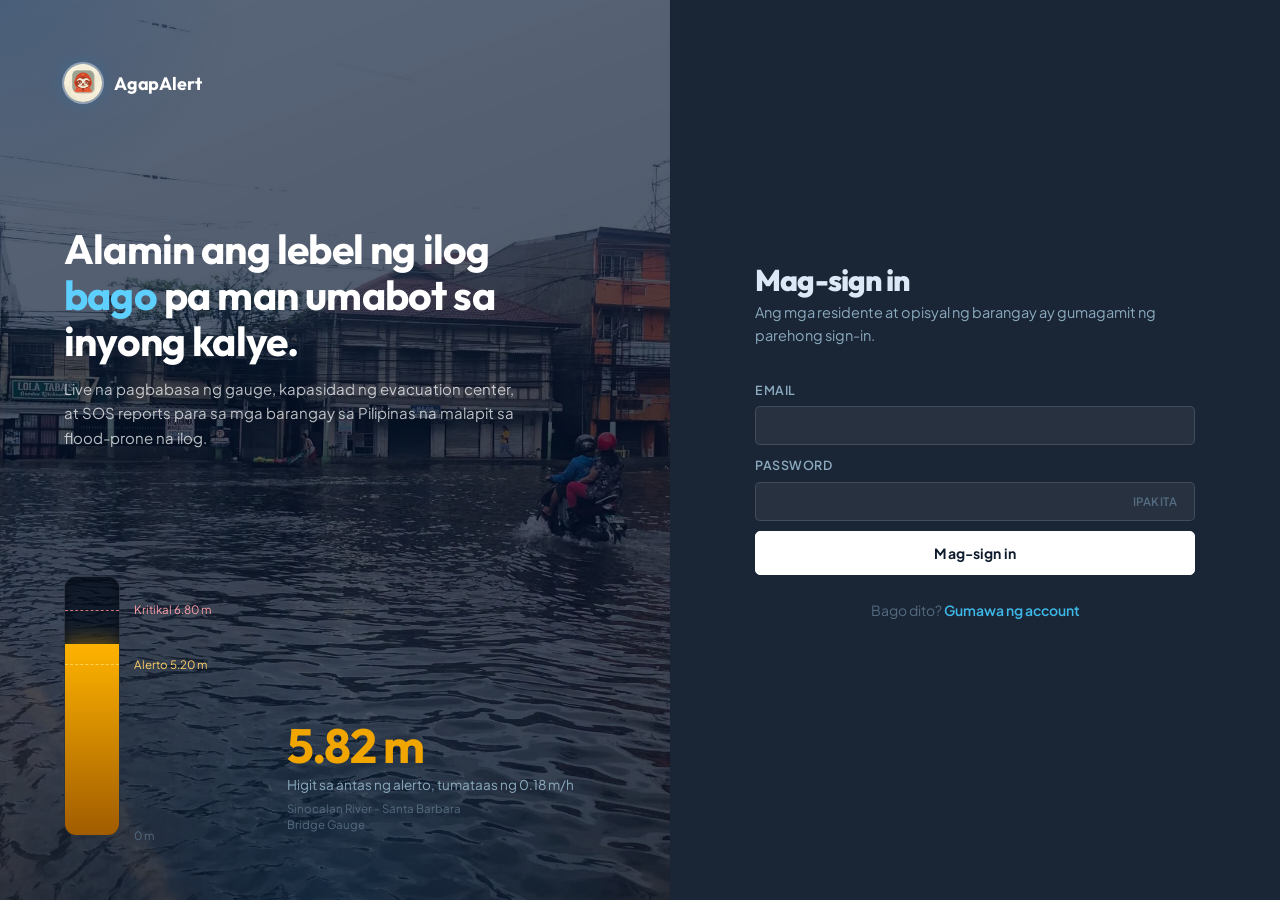
==== commit b02c1919: "update" ====
--- a/index.html
+++ b/index.html
@@ -10,6 +10,8 @@
   <link rel="preconnect" href="https://fonts.gstatic.com" crossorigin>
   <link href="https://fonts.googleapis.com/css2?family=IBM+Plex+Sans:wght@400;500;600;700&family=IBM+Plex+Mono:wght@500;600;700&display=swap" rel="stylesheet">
   <link rel="stylesheet" href="assets/css/dashboard.css">
+  <link rel="stylesheet" href="assets/lib/leaflet.css"/>
+  <script src="assets/lib/leaflet.js"></script>
   <!-- Apply saved theme before paint to prevent flash -->
   <script>
     (function(){
@@ -30,10 +32,8 @@
     <symbol id="i-plus"   viewBox="0 0 24 24"><path d="M12 5v14M5 12h14"/></symbol>
     <symbol id="i-minus"  viewBox="0 0 24 24"><path d="M5 12h14"/></symbol>
     <symbol id="i-loc"    viewBox="0 0 24 24"><circle cx="12" cy="12" r="3"/><circle cx="12" cy="12" r="8"/><path d="M12 2v3M12 19v3M2 12h3M19 12h3"/></symbol>
-    <symbol id="i-check"  viewBox="0 0 24 24"><circle cx="12" cy="12" r="9"/><path d="M8 12.5l2.7 2.7L16.5 9.5"/></symbol>
     <symbol id="i-phone"  viewBox="0 0 24 24"><path d="M5 4h4l2 5-2.5 1.5a11 11 0 0 0 5 5L15 13l5 2v4a2 2 0 0 1-2 2A16 16 0 0 1 3 6a2 2 0 0 1 2-2z"/></symbol>
     <symbol id="i-shield" viewBox="0 0 24 24"><path d="M12 3l8 3v6c0 5-3.5 8-8 9-4.5-1-8-4-8-9V6z"/><path d="M8.5 12l2.5 2.5 4.5-5"/></symbol>
-    <symbol id="i-map"    viewBox="0 0 24 24"><path d="M3 6l6-3 6 3 6-3v15l-6 3-6-3-6 3z"/><path d="M9 3v15M15 6v15"/></symbol>
     <symbol id="i-home"   viewBox="0 0 24 24"><path d="M3 11l9-8 9 8v9a1 1 0 0 1-1 1h-5v-6H9v6H4a1 1 0 0 1-1-1z"/></symbol>
     <symbol id="i-list"   viewBox="0 0 24 24"><path d="M8 6h13M8 12h13M8 18h13M3 6h.01M3 12h.01M3 18h.01"/></symbol>
     <symbol id="i-sun"    viewBox="0 0 24 24"><circle cx="12" cy="12" r="4"/><path d="M12 2v2M12 20v2M4.93 4.93l1.41 1.41M17.66 17.66l1.41 1.41M2 12h2M20 12h2M4.93 19.07l1.41-1.41M17.66 6.34l1.41-1.41"/></symbol>
@@ -56,12 +56,6 @@
         <button class="theme-btn" id="theme-btn" type="button" aria-label="Toggle light/dark mode">
           <svg class="i"><use href="#i-moon"/></svg>
         </button>
-
-        <!-- Language switch -->
-        <div class="lang" id="lg" role="group" aria-label="Language">
-          <button data-v="en"  aria-pressed="true">EN</button>
-          <button data-v="fil" aria-pressed="false">FIL</button>
-        </div>
 
         <!-- Signed-in user chip -->
         <div class="user-chip" id="user-chip" style="display:none">
--- a/assets/css/dashboard.css
+++ b/assets/css/dashboard.css
@@ -683,6 +683,22 @@
   display: block;
   font-size: 20px;
   color: var(--ink);
+}
+
+/* Loading skeleton pulse for facts bar */
+.facts.loading b {
+  color: transparent;
+  background: linear-gradient(90deg, var(--s2) 25%, var(--line2) 50%, var(--s2) 75%);
+  background-size: 200% 100%;
+  animation: skeleton-pulse 1.4s ease infinite;
+  border-radius: 4px;
+}
+
+@keyframes skeleton-pulse {
+  0%   { background-position: 200% 0; }
+  100% { background-position: -200% 0; }
+}
+}
   font-family: "IBM Plex Mono", monospace;
   font-weight: 600;
   letter-spacing: -0.02em;
@@ -765,15 +781,23 @@
 .map {
   position: relative;
   border-radius: var(--r);
-  overflow: hidden;
+  overflow: visible;
   background: var(--land);
   height: clamp(380px, 62vh, 580px);
   border: 1px solid var(--line2);
   box-shadow: var(--sh-md);
 }
 
-.map svg.m { width: 100%; height: 100%; display: block; }
-.pin { cursor: pointer; }
+#leaflet-map {
+  width: 100%;
+  height: 100%;
+  border-radius: var(--r);
+  z-index: 0;
+}
+
+/* Ensure Leaflet tiles and controls are not clipped */
+.leaflet-container { background: #1a2535; }
+.leaflet-tile-pane { z-index: 1; }
 
 .tag {
   position: absolute;
@@ -847,48 +871,6 @@
 
 .zm button:first-child { border-top: 0; }
 .zm button:hover { background: var(--s2); color: var(--ink); }
-
-.scale {
-  position: absolute;
-  right: 62px;
-  bottom: 16px;
-  font-size: 11px;
-  color: var(--mute);
-  display: flex;
-  flex-direction: column;
-  align-items: flex-end;
-  gap: 3px;
-}
-
-.scale i {
-  display: block;
-  height: 5px;
-  border: 1.5px solid var(--mute);
-  border-top: 0;
-  opacity: 0.7;
-}
-
-.call {
-  position: absolute;
-  left: 12px;
-  bottom: 12px;
-  width: min(340px, calc(100% - 70px));
-  background: var(--s1);
-  border: 1px solid var(--line2);
-  border-radius: var(--r);
-  padding: 14px 16px;
-  box-shadow: var(--sh-lg);
-}
-
-.call b {
-  display: block;
-  font-size: 15px;
-  font-weight: 700;
-  line-height: 1.3;
-  color: var(--ink);
-}
-
-.call .r { display: flex; gap: 8px; margin-top: 12px; }
 
 /* ── Hydrograph ──────────────────────────────────────────────────────────────── */
 .read {
--- a/assets/lib/leaflet.css
+++ b/assets/lib/leaflet.css
@@ -0,0 +1,661 @@
+/* required styles */
+
+.leaflet-pane,
+.leaflet-tile,
+.leaflet-marker-icon,
+.leaflet-marker-shadow,
+.leaflet-tile-container,
+.leaflet-pane > svg,
+.leaflet-pane > canvas,
+.leaflet-zoom-box,
+.leaflet-image-layer,
+.leaflet-layer {
+	position: absolute;
+	left: 0;
+	top: 0;
+	}
+.leaflet-container {
+	overflow: hidden;
+	}
+.leaflet-tile,
+.leaflet-marker-icon,
+.leaflet-marker-shadow {
+	-webkit-user-select: none;
+	   -moz-user-select: none;
+	        user-select: none;
+	  -webkit-user-drag: none;
+	}
+/* Prevents IE11 from highlighting tiles in blue */
+.leaflet-tile::selection {
+	background: transparent;
+}
+/* Safari renders non-retina tile on retina better with this, but Chrome is worse */
+.leaflet-safari .leaflet-tile {
+	image-rendering: -webkit-optimize-contrast;
+	}
+/* hack that prevents hw layers "stretching" when loading new tiles */
+.leaflet-safari .leaflet-tile-container {
+	width: 1600px;
+	height: 1600px;
+	-webkit-transform-origin: 0 0;
+	}
+.leaflet-marker-icon,
+.leaflet-marker-shadow {
+	display: block;
+	}
+/* .leaflet-container svg: reset svg max-width decleration shipped in Joomla! (joomla.org) 3.x */
+/* .leaflet-container img: map is broken in FF if you have max-width: 100% on tiles */
+.leaflet-container .leaflet-overlay-pane svg {
+	max-width: none !important;
+	max-height: none !important;
+	}
+.leaflet-container .leaflet-marker-pane img,
+.leaflet-container .leaflet-shadow-pane img,
+.leaflet-container .leaflet-tile-pane img,
+.leaflet-container img.leaflet-image-layer,
+.leaflet-container .leaflet-tile {
+	max-width: none !important;
+	max-height: none !important;
+	width: auto;
+	padding: 0;
+	}
+
+.leaflet-container img.leaflet-tile {
+	/* See: https://bugs.chromium.org/p/chromium/issues/detail?id=600120 */
+	mix-blend-mode: plus-lighter;
+}
+
+.leaflet-container.leaflet-touch-zoom {
+	-ms-touch-action: pan-x pan-y;
+	touch-action: pan-x pan-y;
+	}
+.leaflet-container.leaflet-touch-drag {
+	-ms-touch-action: pinch-zoom;
+	/* Fallback for FF which doesn't support pinch-zoom */
+	touch-action: none;
+	touch-action: pinch-zoom;
+}
+.leaflet-container.leaflet-touch-drag.leaflet-touch-zoom {
+	-ms-touch-action: none;
+	touch-action: none;
+}
+.leaflet-container {
+	-webkit-tap-highlight-color: transparent;
+}
+.leaflet-container a {
+	-webkit-tap-highlight-color: rgba(51, 181, 229, 0.4);
+}
+.leaflet-tile {
+	filter: inherit;
+	visibility: hidden;
+	}
+.leaflet-tile-loaded {
+	visibility: inherit;
+	}
+.leaflet-zoom-box {
+	width: 0;
+	height: 0;
+	-moz-box-sizing: border-box;
+	     box-sizing: border-box;
+	z-index: 800;
+	}
+/* workaround for https://bugzilla.mozilla.org/show_bug.cgi?id=888319 */
+.leaflet-overlay-pane svg {
+	-moz-user-select: none;
+	}
+
+.leaflet-pane         { z-index: 400; }
+
+.leaflet-tile-pane    { z-index: 200; }
+.leaflet-overlay-pane { z-index: 400; }
+.leaflet-shadow-pane  { z-index: 500; }
+.leaflet-marker-pane  { z-index: 600; }
+.leaflet-tooltip-pane   { z-index: 650; }
+.leaflet-popup-pane   { z-index: 700; }
+
+.leaflet-map-pane canvas { z-index: 100; }
+.leaflet-map-pane svg    { z-index: 200; }
+
+.leaflet-vml-shape {
+	width: 1px;
+	height: 1px;
+	}
+.lvml {
+	behavior: url(#default#VML);
+	display: inline-block;
+	position: absolute;
+	}
+
+
+/* control positioning */
+
+.leaflet-control {
+	position: relative;
+	z-index: 800;
+	pointer-events: visiblePainted; /* IE 9-10 doesn't have auto */
+	pointer-events: auto;
+	}
+.leaflet-top,
+.leaflet-bottom {
+	position: absolute;
+	z-index: 1000;
+	pointer-events: none;
+	}
+.leaflet-top {
+	top: 0;
+	}
+.leaflet-right {
+	right: 0;
+	}
+.leaflet-bottom {
+	bottom: 0;
+	}
+.leaflet-left {
+	left: 0;
+	}
+.leaflet-control {
+	float: left;
+	clear: both;
+	}
+.leaflet-right .leaflet-control {
+	float: right;
+	}
+.leaflet-top .leaflet-control {
+	margin-top: 10px;
+	}
+.leaflet-bottom .leaflet-control {
+	margin-bottom: 10px;
+	}
+.leaflet-left .leaflet-control {
+	margin-left: 10px;
+	}
+.leaflet-right .leaflet-control {
+	margin-right: 10px;
+	}
+
+
+/* zoom and fade animations */
+
+.leaflet-fade-anim .leaflet-popup {
+	opacity: 0;
+	-webkit-transition: opacity 0.2s linear;
+	   -moz-transition: opacity 0.2s linear;
+	        transition: opacity 0.2s linear;
+	}
+.leaflet-fade-anim .leaflet-map-pane .leaflet-popup {
+	opacity: 1;
+	}
+.leaflet-zoom-animated {
+	-webkit-transform-origin: 0 0;
+	    -ms-transform-origin: 0 0;
+	        transform-origin: 0 0;
+	}
+svg.leaflet-zoom-animated {
+	will-change: transform;
+}
+
+.leaflet-zoom-anim .leaflet-zoom-animated {
+	-webkit-transition: -webkit-transform 0.25s cubic-bezier(0,0,0.25,1);
+	   -moz-transition:    -moz-transform 0.25s cubic-bezier(0,0,0.25,1);
+	        transition:         transform 0.25s cubic-bezier(0,0,0.25,1);
+	}
+.leaflet-zoom-anim .leaflet-tile,
+.leaflet-pan-anim .leaflet-tile {
+	-webkit-transition: none;
+	   -moz-transition: none;
+	        transition: none;
+	}
+
+.leaflet-zoom-anim .leaflet-zoom-hide {
+	visibility: hidden;
+	}
+
+
+/* cursors */
+
+.leaflet-interactive {
+	cursor: pointer;
+	}
+.leaflet-grab {
+	cursor: -webkit-grab;
+	cursor:    -moz-grab;
+	cursor:         grab;
+	}
+.leaflet-crosshair,
+.leaflet-crosshair .leaflet-interactive {
+	cursor: crosshair;
+	}
+.leaflet-popup-pane,
+.leaflet-control {
+	cursor: auto;
+	}
+.leaflet-dragging .leaflet-grab,
+.leaflet-dragging .leaflet-grab .leaflet-interactive,
+.leaflet-dragging .leaflet-marker-draggable {
+	cursor: move;
+	cursor: -webkit-grabbing;
+	cursor:    -moz-grabbing;
+	cursor:         grabbing;
+	}
+
+/* marker & overlays interactivity */
+.leaflet-marker-icon,
+.leaflet-marker-shadow,
+.leaflet-image-layer,
+.leaflet-pane > svg path,
+.leaflet-tile-container {
+	pointer-events: none;
+	}
+
+.leaflet-marker-icon.leaflet-interactive,
+.leaflet-image-layer.leaflet-interactive,
+.leaflet-pane > svg path.leaflet-interactive,
+svg.leaflet-image-layer.leaflet-interactive path {
+	pointer-events: visiblePainted; /* IE 9-10 doesn't have auto */
+	pointer-events: auto;
+	}
+
+/* visual tweaks */
+
+.leaflet-container {
+	background: #ddd;
+	outline-offset: 1px;
+	}
+.leaflet-container a {
+	color: #0078A8;
+	}
+.leaflet-zoom-box {
+	border: 2px dotted #38f;
+	background: rgba(255,255,255,0.5);
+	}
+
+
+/* general typography */
+.leaflet-container {
+	font-family: "Helvetica Neue", Arial, Helvetica, sans-serif;
+	font-size: 12px;
+	font-size: 0.75rem;
+	line-height: 1.5;
+	}
+
+
+/* general toolbar styles */
+
+.leaflet-bar {
+	box-shadow: 0 1px 5px rgba(0,0,0,0.65);
+	border-radius: 4px;
+	}
+.leaflet-bar a {
+	background-color: #fff;
+	border-bottom: 1px solid #ccc;
+	width: 26px;
+	height: 26px;
+	line-height: 26px;
+	display: block;
+	text-align: center;
+	text-decoration: none;
+	color: black;
+	}
+.leaflet-bar a,
+.leaflet-control-layers-toggle {
+	background-position: 50% 50%;
+	background-repeat: no-repeat;
+	display: block;
+	}
+.leaflet-bar a:hover,
+.leaflet-bar a:focus {
+	background-color: #f4f4f4;
+	}
+.leaflet-bar a:first-child {
+	border-top-left-radius: 4px;
+	border-top-right-radius: 4px;
+	}
+.leaflet-bar a:last-child {
+	border-bottom-left-radius: 4px;
+	border-bottom-right-radius: 4px;
+	border-bottom: none;
+	}
+.leaflet-bar a.leaflet-disabled {
+	cursor: default;
+	background-color: #f4f4f4;
+	color: #bbb;
+	}
+
+.leaflet-touch .leaflet-bar a {
+	width: 30px;
+	height: 30px;
+	line-height: 30px;
+	}
+.leaflet-touch .leaflet-bar a:first-child {
+	border-top-left-radius: 2px;
+	border-top-right-radius: 2px;
+	}
+.leaflet-touch .leaflet-bar a:last-child {
+	border-bottom-left-radius: 2px;
+	border-bottom-right-radius: 2px;
+	}
+
+/* zoom control */
+
+.leaflet-control-zoom-in,
+.leaflet-control-zoom-out {
+	font: bold 18px 'Lucida Console', Monaco, monospace;
+	text-indent: 1px;
+	}
+
+.leaflet-touch .leaflet-control-zoom-in, .leaflet-touch .leaflet-control-zoom-out  {
+	font-size: 22px;
+	}
+
+
+/* layers control */
+
+.leaflet-control-layers {
+	box-shadow: 0 1px 5px rgba(0,0,0,0.4);
+	background: #fff;
+	border-radius: 5px;
+	}
+.leaflet-control-layers-toggle {
+	background-image: url(images/layers.png);
+	width: 36px;
+	height: 36px;
+	}
+.leaflet-retina .leaflet-control-layers-toggle {
+	background-image: url(images/layers-2x.png);
+	background-size: 26px 26px;
+	}
+.leaflet-touch .leaflet-control-layers-toggle {
+	width: 44px;
+	height: 44px;
+	}
+.leaflet-control-layers .leaflet-control-layers-list,
+.leaflet-control-layers-expanded .leaflet-control-layers-toggle {
+	display: none;
+	}
+.leaflet-control-layers-expanded .leaflet-control-layers-list {
+	display: block;
+	position: relative;
+	}
+.leaflet-control-layers-expanded {
+	padding: 6px 10px 6px 6px;
+	color: #333;
+	background: #fff;
+	}
+.leaflet-control-layers-scrollbar {
+	overflow-y: scroll;
+	overflow-x: hidden;
+	padding-right: 5px;
+	}
+.leaflet-control-layers-selector {
+	margin-top: 2px;
+	position: relative;
+	top: 1px;
+	}
+.leaflet-control-layers label {
+	display: block;
+	font-size: 13px;
+	font-size: 1.08333em;
+	}
+.leaflet-control-layers-separator {
+	height: 0;
+	border-top: 1px solid #ddd;
+	margin: 5px -10px 5px -6px;
+	}
+
+/* Default icon URLs */
+.leaflet-default-icon-path { /* used only in path-guessing heuristic, see L.Icon.Default */
+	background-image: url(images/marker-icon.png);
+	}
+
+
+/* attribution and scale controls */
+
+.leaflet-container .leaflet-control-attribution {
+	background: #fff;
+	background: rgba(255, 255, 255, 0.8);
+	margin: 0;
+	}
+.leaflet-control-attribution,
+.leaflet-control-scale-line {
+	padding: 0 5px;
+	color: #333;
+	line-height: 1.4;
+	}
+.leaflet-control-attribution a {
+	text-decoration: none;
+	}
+.leaflet-control-attribution a:hover,
+.leaflet-control-attribution a:focus {
+	text-decoration: underline;
+	}
+.leaflet-attribution-flag {
+	display: inline !important;
+	vertical-align: baseline !important;
+	width: 1em;
+	height: 0.6669em;
+	}
+.leaflet-left .leaflet-control-scale {
+	margin-left: 5px;
+	}
+.leaflet-bottom .leaflet-control-scale {
+	margin-bottom: 5px;
+	}
+.leaflet-control-scale-line {
+	border: 2px solid #777;
+	border-top: none;
+	line-height: 1.1;
+	padding: 2px 5px 1px;
+	white-space: nowrap;
+	-moz-box-sizing: border-box;
+	     box-sizing: border-box;
+	background: rgba(255, 255, 255, 0.8);
+	text-shadow: 1px 1px #fff;
+	}
+.leaflet-control-scale-line:not(:first-child) {
+	border-top: 2px solid #777;
+	border-bottom: none;
+	margin-top: -2px;
+	}
+.leaflet-control-scale-line:not(:first-child):not(:last-child) {
+	border-bottom: 2px solid #777;
+	}
+
+.leaflet-touch .leaflet-control-attribution,
+.leaflet-touch .leaflet-control-layers,
+.leaflet-touch .leaflet-bar {
+	box-shadow: none;
+	}
+.leaflet-touch .leaflet-control-layers,
+.leaflet-touch .leaflet-bar {
+	border: 2px solid rgba(0,0,0,0.2);
+	background-clip: padding-box;
+	}
+
+
+/* popup */
+
+.leaflet-popup {
+	position: absolute;
+	text-align: center;
+	margin-bottom: 20px;
+	}
+.leaflet-popup-content-wrapper {
+	padding: 1px;
+	text-align: left;
+	border-radius: 12px;
+	}
+.leaflet-popup-content {
+	margin: 13px 24px 13px 20px;
+	line-height: 1.3;
+	font-size: 13px;
+	font-size: 1.08333em;
+	min-height: 1px;
+	}
+.leaflet-popup-content p {
+	margin: 17px 0;
+	margin: 1.3em 0;
+	}
+.leaflet-popup-tip-container {
+	width: 40px;
+	height: 20px;
+	position: absolute;
+	left: 50%;
+	margin-top: -1px;
+	margin-left: -20px;
+	overflow: hidden;
+	pointer-events: none;
+	}
+.leaflet-popup-tip {
+	width: 17px;
+	height: 17px;
+	padding: 1px;
+
+	margin: -10px auto 0;
+	pointer-events: auto;
+
+	-webkit-transform: rotate(45deg);
+	   -moz-transform: rotate(45deg);
+	    -ms-transform: rotate(45deg);
+	        transform: rotate(45deg);
+	}
+.leaflet-popup-content-wrapper,
+.leaflet-popup-tip {
+	background: white;
+	color: #333;
+	box-shadow: 0 3px 14px rgba(0,0,0,0.4);
+	}
+.leaflet-container a.leaflet-popup-close-button {
+	position: absolute;
+	top: 0;
+	right: 0;
+	border: none;
+	text-align: center;
+	width: 24px;
+	height: 24px;
+	font: 16px/24px Tahoma, Verdana, sans-serif;
+	color: #757575;
+	text-decoration: none;
+	background: transparent;
+	}
+.leaflet-container a.leaflet-popup-close-button:hover,
+.leaflet-container a.leaflet-popup-close-button:focus {
+	color: #585858;
+	}
+.leaflet-popup-scrolled {
+	overflow: auto;
+	}
+
+.leaflet-oldie .leaflet-popup-content-wrapper {
+	-ms-zoom: 1;
+	}
+.leaflet-oldie .leaflet-popup-tip {
+	width: 24px;
+	margin: 0 auto;
+
+	-ms-filter: "progid:DXImageTransform.Microsoft.Matrix(M11=0.70710678, M12=0.70710678, M21=-0.70710678, M22=0.70710678)";
+	filter: progid:DXImageTransform.Microsoft.Matrix(M11=0.70710678, M12=0.70710678, M21=-0.70710678, M22=0.70710678);
+	}
+
+.leaflet-oldie .leaflet-control-zoom,
+.leaflet-oldie .leaflet-control-layers,
+.leaflet-oldie .leaflet-popup-content-wrapper,
+.leaflet-oldie .leaflet-popup-tip {
+	border: 1px solid #999;
+	}
+
+
+/* div icon */
+
+.leaflet-div-icon {
+	background: #fff;
+	border: 1px solid #666;
+	}
+
+
+/* Tooltip */
+/* Base styles for the element that has a tooltip */
+.leaflet-tooltip {
+	position: absolute;
+	padding: 6px;
+	background-color: #fff;
+	border: 1px solid #fff;
+	border-radius: 3px;
+	color: #222;
+	white-space: nowrap;
+	-webkit-user-select: none;
+	-moz-user-select: none;
+	-ms-user-select: none;
+	user-select: none;
+	pointer-events: none;
+	box-shadow: 0 1px 3px rgba(0,0,0,0.4);
+	}
+.leaflet-tooltip.leaflet-interactive {
+	cursor: pointer;
+	pointer-events: auto;
+	}
+.leaflet-tooltip-top:before,
+.leaflet-tooltip-bottom:before,
+.leaflet-tooltip-left:before,
+.leaflet-tooltip-right:before {
+	position: absolute;
+	pointer-events: none;
+	border: 6px solid transparent;
+	background: transparent;
+	content: "";
+	}
+
+/* Directions */
+
+.leaflet-tooltip-bottom {
+	margin-top: 6px;
+}
+.leaflet-tooltip-top {
+	margin-top: -6px;
+}
+.leaflet-tooltip-bottom:before,
+.leaflet-tooltip-top:before {
+	left: 50%;
+	margin-left: -6px;
+	}
+.leaflet-tooltip-top:before {
+	bottom: 0;
+	margin-bottom: -12px;
+	border-top-color: #fff;
+	}
+.leaflet-tooltip-bottom:before {
+	top: 0;
+	margin-top: -12px;
+	margin-left: -6px;
+	border-bottom-color: #fff;
+	}
+.leaflet-tooltip-left {
+	margin-left: -6px;
+}
+.leaflet-tooltip-right {
+	margin-left: 6px;
+}
+.leaflet-tooltip-left:before,
+.leaflet-tooltip-right:before {
+	top: 50%;
+	margin-top: -6px;
+	}
+.leaflet-tooltip-left:before {
+	right: 0;
+	margin-right: -12px;
+	border-left-color: #fff;
+	}
+.leaflet-tooltip-right:before {
+	left: 0;
+	margin-left: -12px;
+	border-right-color: #fff;
+	}
+
+/* Printing */
+
+@media print {
+	/* Prevent printers from removing background-images of controls. */
+	.leaflet-control {
+		-webkit-print-color-adjust: exact;
+		print-color-adjust: exact;
+		}
+	}
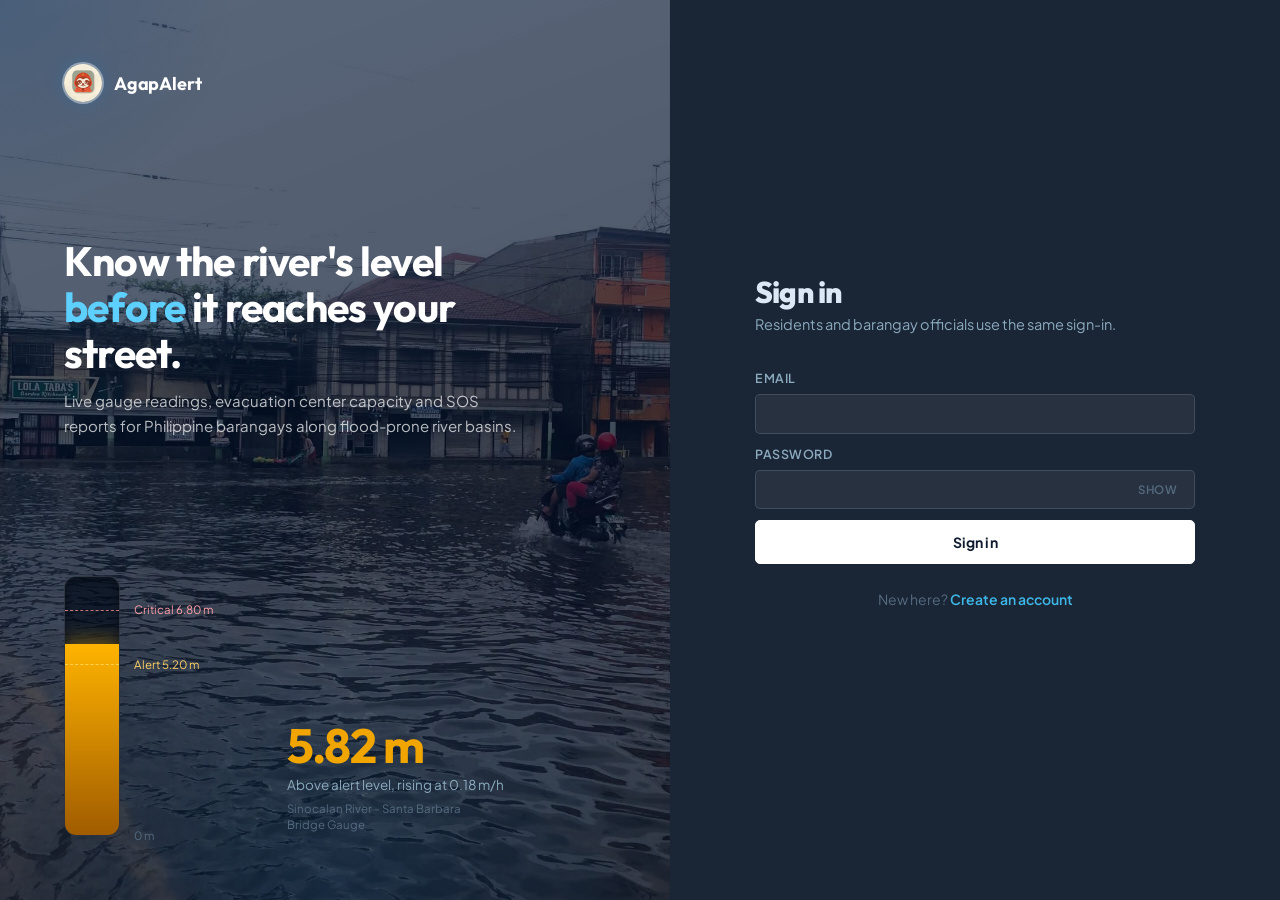
==== commit 8b4a4d32: "add language" ====
--- a/index.html
+++ b/index.html
@@ -57,6 +57,12 @@
           <svg class="i"><use href="#i-moon"/></svg>
         </button>
 
+        <!-- Language switch -->
+        <div class="lang" id="lg" role="group" aria-label="Language">
+          <button data-v="en"  aria-pressed="false">EN</button>
+          <button data-v="fil" aria-pressed="true">FIL</button>
+        </div>
+
         <!-- Signed-in user chip -->
         <div class="user-chip" id="user-chip" style="display:none">
           <span class="name" id="user-name"></span>
